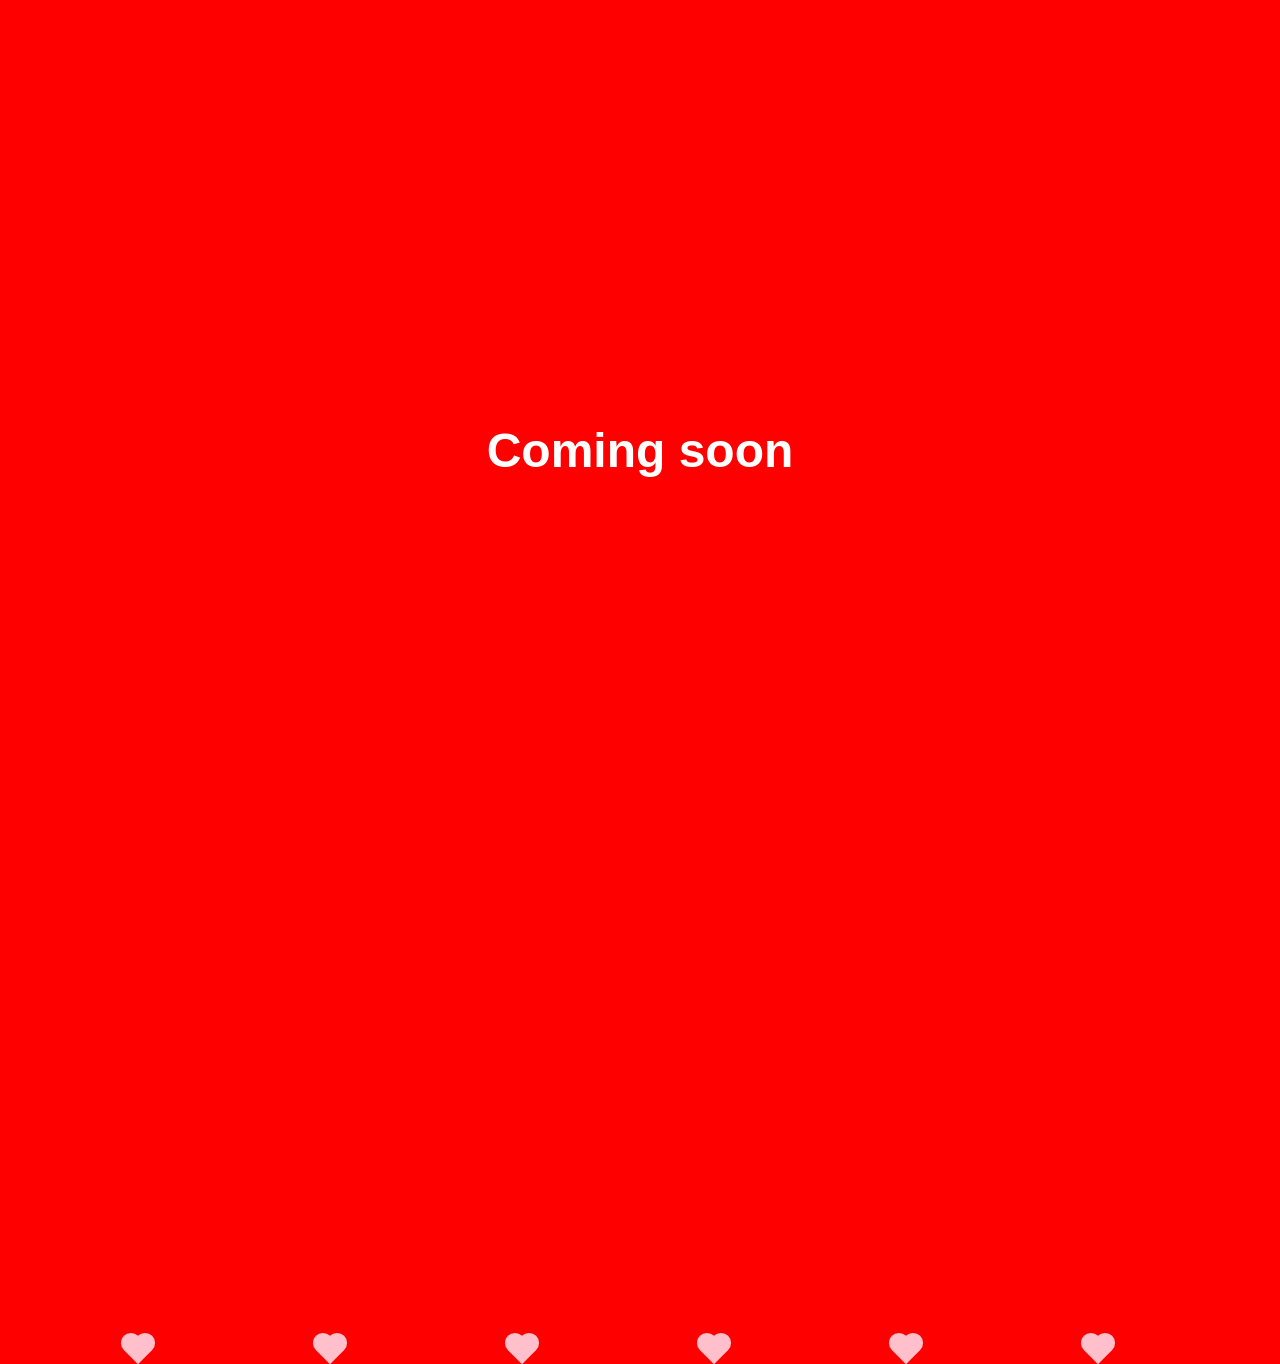
==== index.html @ 97c81621 "Rename placeholder" ====
<!DOCTYPE html>
<html lang="en">
<head>
  <meta charset="UTF-8">
  <title>Coming Soon</title>
  <style>
    body {
      margin: 0;
      height: 100vh;
      display: flex;
      justify-content: center;
      align-items: center;
      background-color: red;
      overflow: hidden;
      font-family: Arial, sans-serif;
    }

    h1 {
      color: white;
      font-size: 3rem;
      z-index: 1;
      position: relative;
    }

    .heart {
      position: absolute;
      width: 20px;
      height: 20px;
      background-color: pink;
      transform: translateY(100vh) rotate(45deg);
      animation: float 10s infinite linear;
    }

    .heart::before,
    .heart::after {
      content: "";
      position: absolute;
      width: 20px;
      height: 20px;
      background-color: pink;
      border-radius: 50%;
    }

    .heart::before {
      top: -10px;
      left: 0;
    }

    .heart::after {
      left: -10px;
      top: 0;
    }

    @keyframes float {
      0% {
        transform: translateY(100vh) rotate(45deg);
        opacity: 1;
      }
      100% {
        transform: translateY(-10vh) rotate(45deg);
        opacity: 0;
      }
    }
  </style>
</head>
<body>

  <h1>Coming soon</h1>

  <!-- Negative delays = already in motion on load -->
  <div class="heart" style="left:10%; animation-delay:-2s;"></div>
  <div class="heart" style="left:25%; animation-delay:-5s;"></div>
  <div class="heart" style="left:40%; animation-delay:-8s;"></div>
  <div class="heart" style="left:55%; animation-delay:-1s;"></div>
  <div class="heart" style="left:70%; animation-delay:-6s;"></div>
  <div class="heart" style="left:85%; animation-delay:-3s;"></div>

</body>
</html>
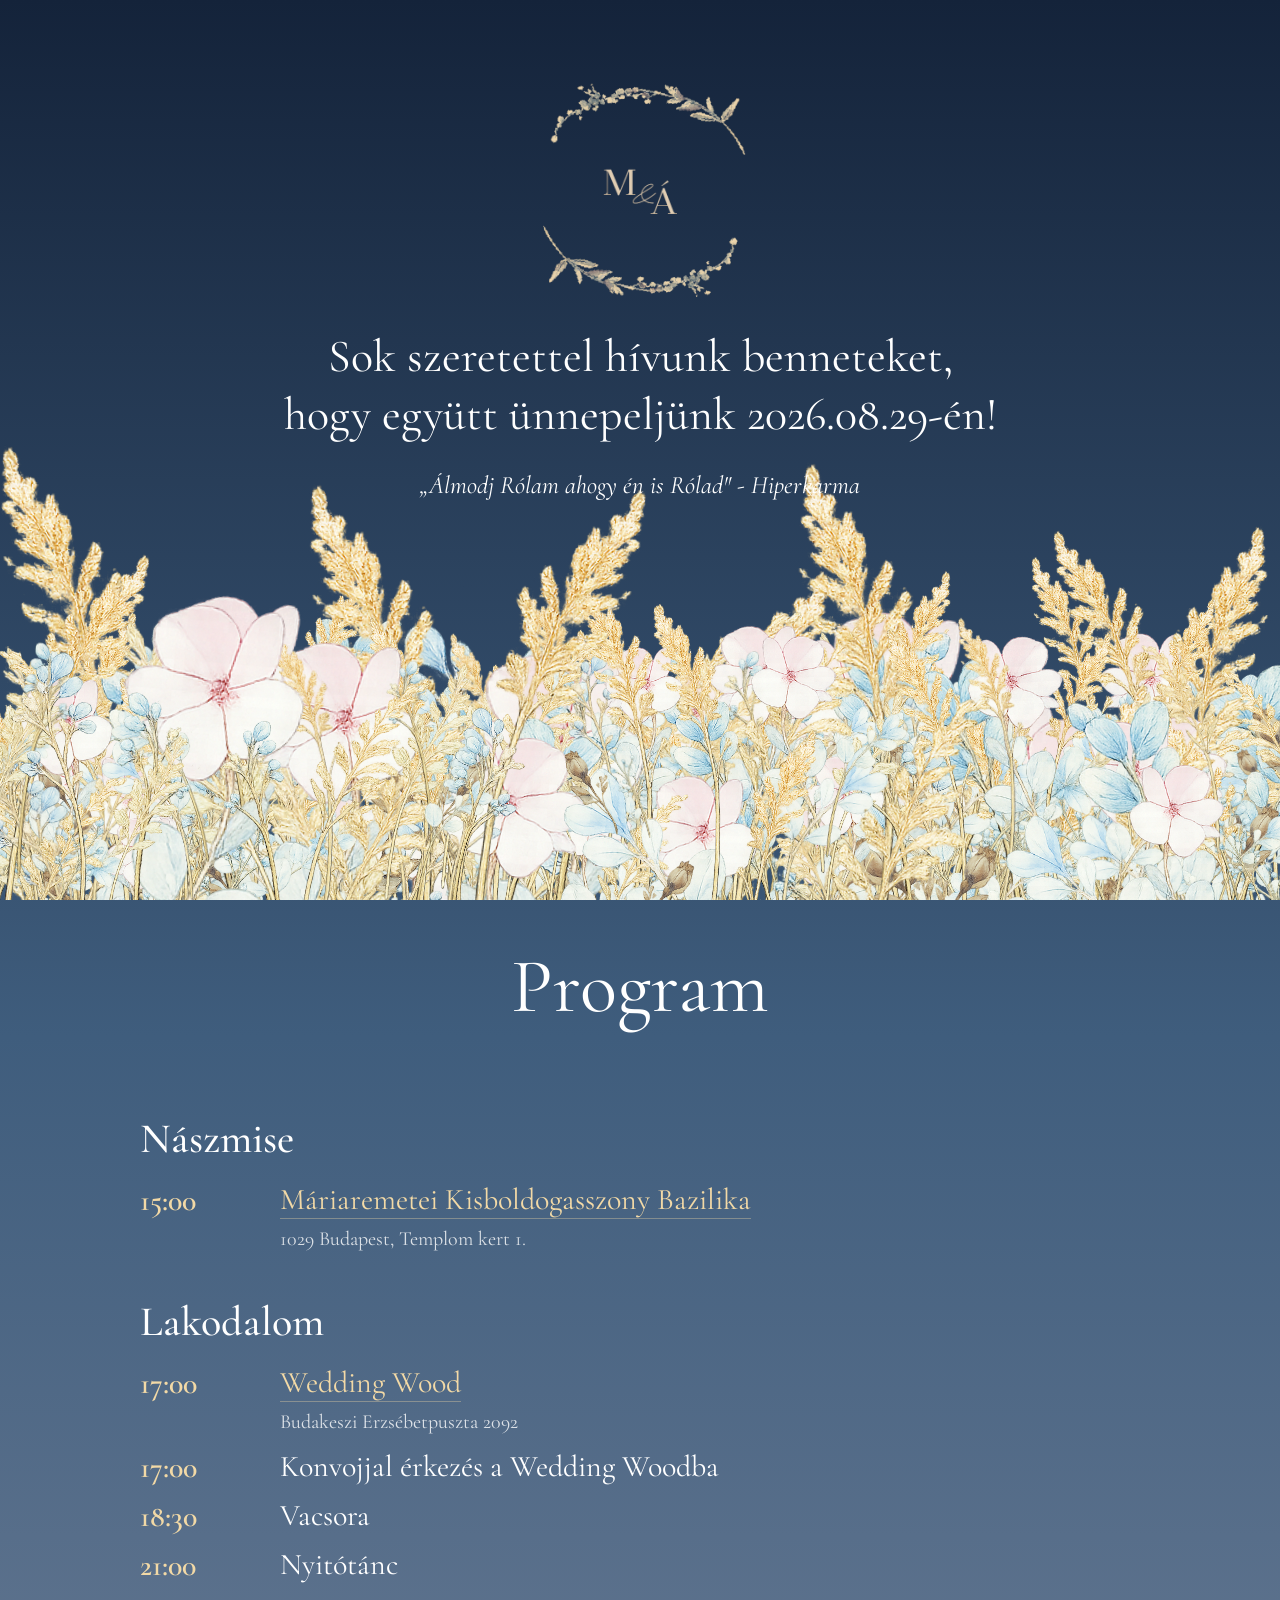
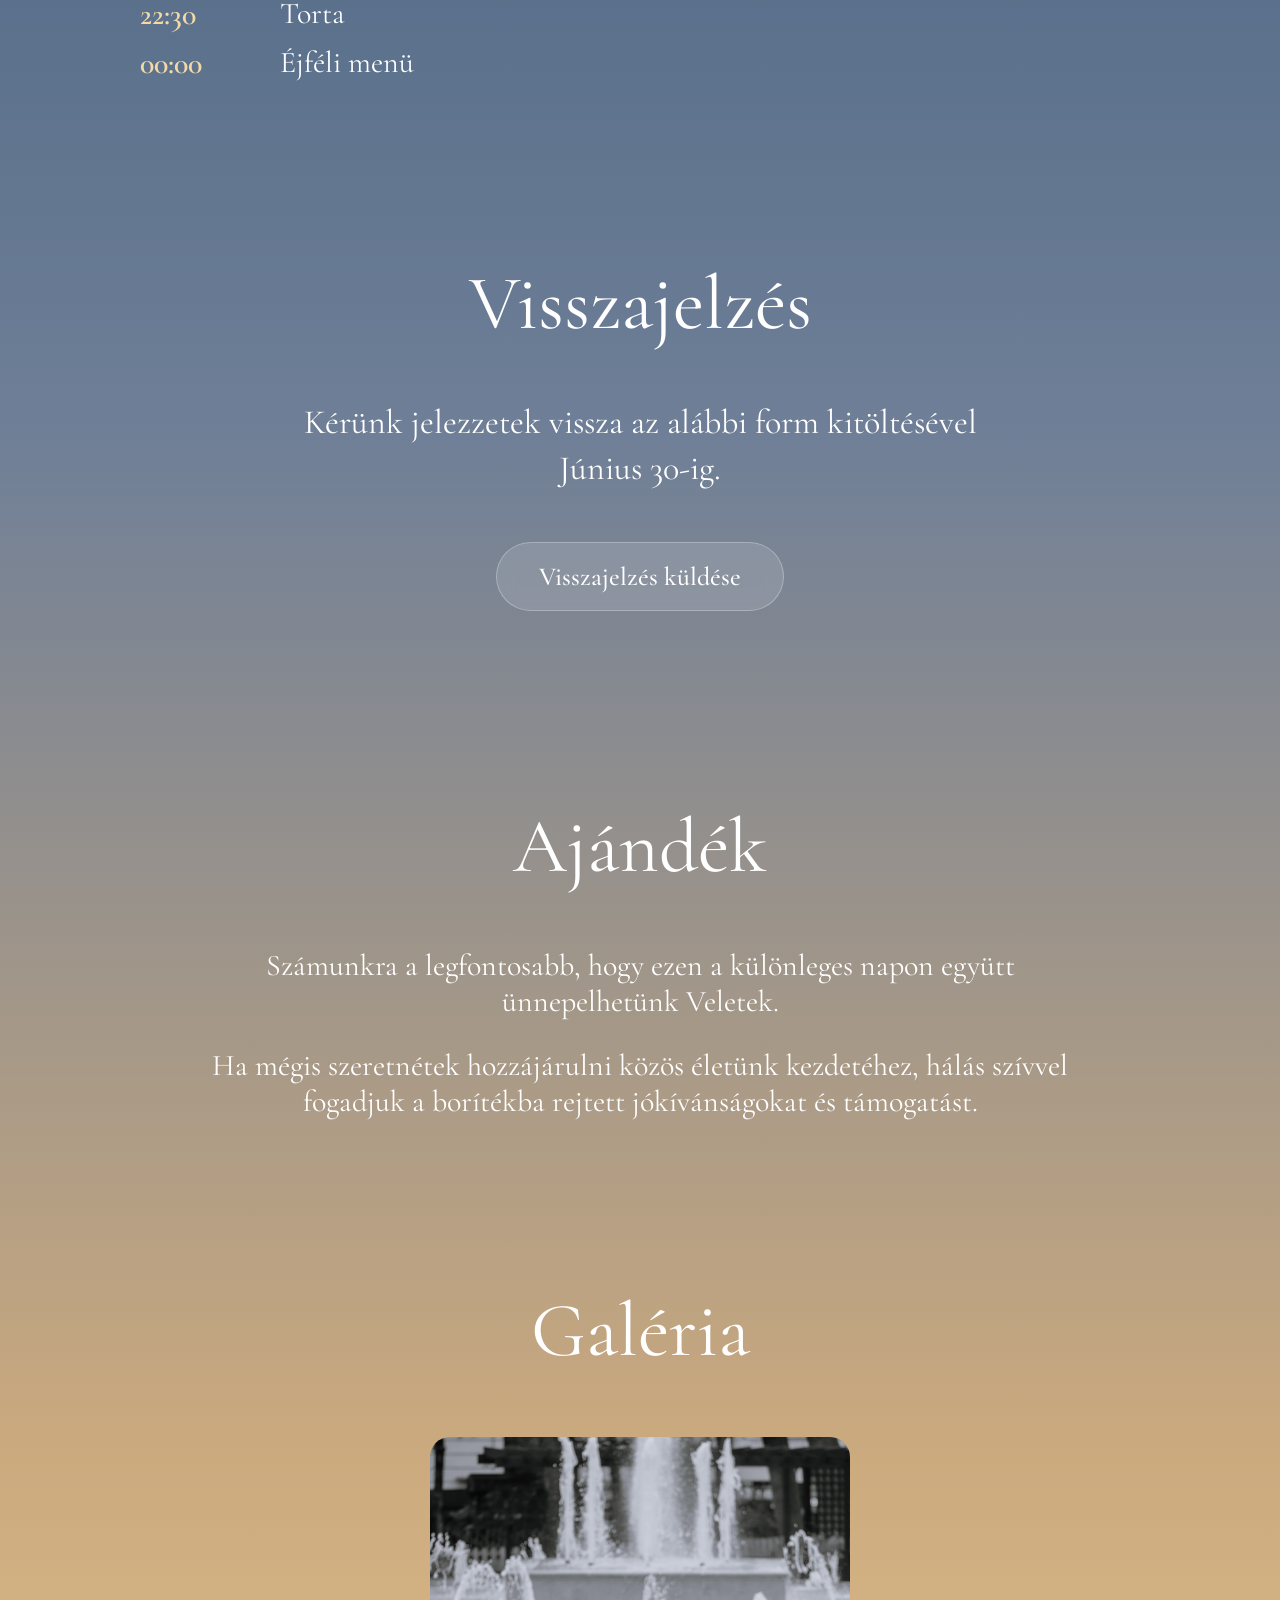
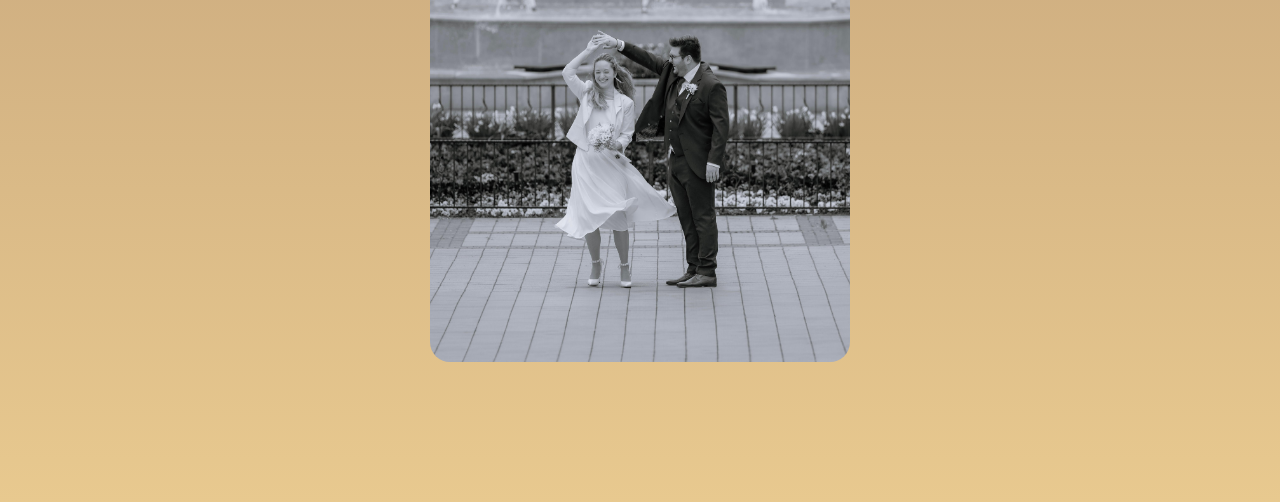
==== commit 90f5df20: "Mari&Armin wedding webpage v1.0" ====
--- a/index.html
+++ b/index.html
@@ -1,79 +1,221 @@
 <!DOCTYPE html>
-<html lang="en">
+<html lang="hu">
 <head>
-  <meta charset="UTF-8">
-  <title>Coming Soon</title>
-  <style>
-    body {
-      margin: 0;
-      height: 100vh;
-      display: flex;
-      justify-content: center;
-      align-items: center;
-      background-color: red;
-      overflow: hidden;
-      font-family: Arial, sans-serif;
-    }
-
-    h1 {
-      color: white;
-      font-size: 3rem;
-      z-index: 1;
-      position: relative;
-    }
-
-    .heart {
-      position: absolute;
-      width: 20px;
-      height: 20px;
-      background-color: pink;
-      transform: translateY(100vh) rotate(45deg);
-      animation: float 10s infinite linear;
-    }
-
-    .heart::before,
-    .heart::after {
-      content: "";
-      position: absolute;
-      width: 20px;
-      height: 20px;
-      background-color: pink;
-      border-radius: 50%;
-    }
-
-    .heart::before {
-      top: -10px;
-      left: 0;
-    }
-
-    .heart::after {
-      left: -10px;
-      top: 0;
-    }
-
-    @keyframes float {
-      0% {
-        transform: translateY(100vh) rotate(45deg);
-        opacity: 1;
-      }
-      100% {
-        transform: translateY(-10vh) rotate(45deg);
-        opacity: 0;
-      }
-    }
-  </style>
+  <meta charset="UTF-8" />
+  <meta name="viewport" content="width=device-width, initial-scale=1.0" />
+  <title>Mári és Ármin</title>
+
+  <link rel="preconnect" href="https://fonts.googleapis.com">
+  <link rel="preconnect" href="https://fonts.gstatic.com" crossorigin>
+  <link href="https://fonts.googleapis.com/css2?family=Cormorant+Garamond:wght@300;400;500;600&display=swap" rel="stylesheet">
+
+  <link rel="stylesheet" href="assets/styles/styles.css" />
+  <link rel="stylesheet" href="assets/styles/program.css" />
+  <link rel="stylesheet" href="assets/styles/rsvp.css" />
+  <link rel="stylesheet" href="assets/styles/gift.css" />
+  <link rel="stylesheet" href="assets/styles/gallery.css" />
 </head>
 <body>
 
-  <h1>Coming soon</h1>
-
-  <!-- Negative delays = already in motion on load -->
-  <div class="heart" style="left:10%; animation-delay:-2s;"></div>
-  <div class="heart" style="left:25%; animation-delay:-5s;"></div>
-  <div class="heart" style="left:40%; animation-delay:-8s;"></div>
-  <div class="heart" style="left:55%; animation-delay:-1s;"></div>
-  <div class="heart" style="left:70%; animation-delay:-6s;"></div>
-  <div class="heart" style="left:85%; animation-delay:-3s;"></div>
-
+<!-- LOADING -->
+<div id="loading-screen">
+  <div id="loading-logo-wrap">
+    <img class="logo-ring ring-1" src="assets/logo/logo_outside.png" alt="">
+    <img class="logo-ring ring-2" src="assets/logo/logo_outside.png" alt="">
+    <img class="logo-ring ring-3" src="assets/logo/logo_outside.png" alt="">
+    <img id="loading-logo-inside" src="assets/logo/logo_inside.png" alt="Mári és Ármin">
+  </div>
+</div>
+
+<!-- FLOWER CANVAS -->
+<canvas id="c"></canvas>
+
+<!-- DESKTOP HEADER --><header id="sticky-header">
+  <nav class="desktop-nav">
+    <div class="nav-group left">
+      <a href="#program">Program</a>
+      <a href="#rsvp">Visszajelzés</a>
+    </div>
+
+    <div id="header-center-logo" aria-label="Mári és Ármin"></div>
+
+    <div class="nav-group right">
+      <a href="#gift">Ajándék</a>
+      <a href="#gallery">Galéria</a>
+    </div>
+  </nav>
+</header>
+
+<!-- MOBILE HEADER -->
+<header id="mobile-header">
+  <button id="menu-toggle" aria-label="Menü megnyitása">☰</button>
+  <div class="sticky-logo-wrap" aria-label="Mári és Ármin"></div>
+</header>
+
+<!-- MOBILE MENU -->
+<div id="mobile-menu">
+  <button id="menu-close" aria-label="Menü bezárása">×</button>
+  <nav class="mobile-nav">
+    <a href="#program">Program</a>
+    <a href="#rsvp">Visszajelzés</a>
+
+    <div class="mobile-menu-logo">
+      <img src="assets/logo/logo_whole.png" alt="Mári és Ármin">
+    </div>
+
+    <a href="#gift">Ajándék</a>
+    <a href="#gallery">Galéria</a>
+  </nav>
+</div>
+
+<!-- HERO -->
+<section id="hero">
+  <div id="hero-logo">
+    <img class="hero-ring" src="assets/logo/logo_outside.png" alt="">
+    <img class="hero-center" src="assets/logo/logo_inside.png" alt="Mári és Ármin">
+  </div>
+
+  <div id="invitation-text">
+    <p>Sok szeretettel hívunk benneteket,</p>
+    <p>hogy együtt ünnepeljünk 2026.08.29-én!</p>
+  </div>
+  <div id="hiperkarma">
+    <p>„Álmodj Rólam ahogy én is Rólad" - Hiperkarma</p>
+  </div>
+</section>
+
+<!-- CONTENT -->
+<section id="program" class="snap-section">
+  <div class="section-content program-content">
+    <h2>Program</h2>
+
+    <div class="program-block">
+      <h3>Nászmise</h3>
+
+      <div class="program-item">
+        <span class="time">15:00</span>
+        <span class="details">
+                    <a
+                            href="https://maps.app.goo.gl/BawpEkfXQTb7Ack7A"
+                            target="_blank"
+                            rel="noopener noreferrer"
+                    >
+                        Máriaremetei Kisboldogasszony Bazilika
+                    </a>
+                    <br>
+                    <span class="address">
+                        1029 Budapest, Templom kert 1.
+                    </span>
+                </span>
+      </div>
+    </div>
+
+    <div class="program-block">
+      <h3>Lakodalom</h3>
+
+      <div class="program-item">
+        <span class="time">17:00</span>
+        <span class="details">
+                    <a
+                            href="https://maps.app.goo.gl/thHxpa6ur9FPdzjE6"
+                            target="_blank"
+                            rel="noopener noreferrer"
+                    >
+                        Wedding Wood
+                    </a>
+                    <br>
+                    <span class="address">
+                        Budakeszi Erzsébetpuszta 2092
+                    </span>
+                </span>
+      </div>
+
+      <div class="program-item">
+        <span class="time">17:00</span>
+        <span class="details">Konvojjal érkezés a Wedding Woodba</span>
+      </div>
+
+      <div class="program-item">
+        <span class="time">18:30</span>
+        <span class="details">Vacsora</span>
+      </div>
+
+      <div class="program-item">
+        <span class="time">21:00</span>
+        <span class="details">Nyitótánc</span>
+      </div>
+
+      <div class="program-item">
+        <span class="time">22:30</span>
+        <span class="details">Torta</span>
+      </div>
+
+      <div class="program-item">
+        <span class="time">00:00</span>
+        <span class="details">Éjféli menü</span>
+      </div>
+    </div>
+  </div>
+</section>
+
+<section id="rsvp" class="snap-section">
+  <div class="section-content rsvp-content">
+    <h2>Visszajelzés</h2>
+
+    <p class="rsvp-text">
+      Kérünk jelezzetek vissza az alábbi form kitöltésével Június 30-ig.
+    </p>
+
+    <a
+            class="rsvp-button"
+            href="https://docs.google.com/forms/d/18ij_0XQjWHk23BYt8Vt8FO1MKMObYx8xcJDKDNpFMmg/edit?pli=1"
+            target="_blank"
+            rel="noopener noreferrer"
+    >
+      Visszajelzés küldése
+    </a>
+  </div>
+</section>
+
+<section id="gift" class="snap-section">
+  <div class="section-content gift-content">
+    <h2>Ajándék</h2>
+
+    <p class="gift-text">
+      Számunkra a legfontosabb, hogy ezen a különleges napon együtt ünnepelhetünk Veletek.
+    </p>
+
+    <p class="gift-text">
+      Ha mégis szeretnétek hozzájárulni közös életünk kezdetéhez, hálás szívvel fogadjuk a borítékba rejtett jókívánságokat és támogatást.
+    </p>
+  </div>
+</section>
+
+<section id="gallery" class="snap-section">
+  <div class="section-content gallery-content">
+    <h2>Galéria</h2>
+
+    <img
+            id="gallery-preview"
+            src="assets/gallery/img1.jpg"
+            alt="Galéria előnézet"
+    >
+  </div>
+</section>
+
+<div id="lightbox">
+  <button id="lightbox-close" aria-label="Bezárás">×</button>
+  <button id="lightbox-prev" aria-label="Előző">‹</button>
+
+  <img id="lightbox-image" src="" alt="Galéria kép">
+
+  <button id="lightbox-next" aria-label="Következő">›</button>
+</div>
+</main>
+
+<script src="assets/scripts/flower_system.js"></script>
+<script src="assets/scripts/site_ui.js"></script>
+<script src="assets/scripts/gallery.js"></script>
 </body>
-</html>+</html>
+
--- a/assets/styles/styles.css
+++ b/assets/styles/styles.css
@@ -0,0 +1,570 @@
+/* =========================
+   RESET / BASE
+   ========================= */
+
+*,
+*::before,
+*::after {
+    box-sizing: border-box;
+}
+
+html {
+    scroll-behavior: smooth;
+}
+
+body {
+    min-height: 200vh;
+    margin: 0;
+    background: linear-gradient(
+            to top,
+            #e8c98f 0%,
+            #caa97e 18%,
+            #6f7f97 45%,
+            #3f5d7d 72%,
+            #14233a 100%
+    );
+    color: white;
+    font-family: "Cormorant Garamond", serif;
+    overflow-x: hidden;
+}
+
+body.menu-open {
+    overflow: hidden;
+}
+
+/* =========================
+   CANVAS
+   ========================= */
+
+#c {
+    position: fixed;
+    inset: 0;
+    z-index: 2;
+    pointer-events: none;
+    opacity: 0;
+    transition: opacity 1.2s ease;
+}
+
+#c.visible {
+    opacity: 1;
+}
+
+/* =========================
+   LOADING SCREEN
+   ========================= */
+
+#loading-screen {
+    position: fixed;
+    inset: 0;
+    background: linear-gradient(
+            to top,
+            #e8c98f 0%,
+            #caa97e 18%,
+            #6f7f97 45%,
+            #3f5d7d 72%,
+            #14233a 100%
+    );
+    z-index: 9999;
+
+    display: flex;
+    align-items: center;
+    justify-content: center;
+
+    opacity: 1;
+    transition: opacity 1.4s ease;
+}
+
+#loading-screen.reveal {
+    opacity: 0;
+    pointer-events: none;
+}
+
+#loading-logo-wrap {
+    position: relative;
+    width: min(48vw, 260px);
+    aspect-ratio: 1 / 1;
+    transition: transform 1.4s ease, opacity 1.4s ease;
+}
+
+#loading-screen.reveal #loading-logo-wrap {
+    transform: scale(0.82);
+    opacity: 0;
+}
+
+.logo-ring {
+    position: absolute;
+    top: 50%;
+    left: 50%;
+    object-fit: contain;
+    pointer-events: none;
+    transform-origin: center center;
+}
+
+.ring-1 {
+    width: 60%;
+    height: 60%;
+    opacity: 1;
+    animation: ring1Motion 22s linear infinite;
+}
+
+/* MID */
+.ring-2 {
+    width: 158%;
+    height: 158%;
+    opacity: 0.65;
+    animation: ring2Motion 16s linear infinite;
+}
+
+/* INNER */
+.ring-3 {
+    width: 251%;
+    height: 251%;
+    opacity: 0.45;
+    animation: ring3Motion 28s linear infinite;
+}
+
+#loading-logo-inside {
+    position: absolute;
+    top: 50%;
+    left: 50%;
+    width: 42%;
+    height: auto;
+    z-index: 10;
+    transform: translate(-50%, -50%);
+    animation: centerPulse 6.5s ease-in-out infinite;
+}
+
+@keyframes ring1Motion {
+    0% {
+        transform: translate(-50%, -50%) rotate(0deg) scale(1);
+    }
+    50% {
+        transform: translate(-50%, -50%) rotate(180deg) scale(1.035);
+    }
+    100% {
+        transform: translate(-50%, -50%) rotate(360deg) scale(1);
+    }
+}
+
+@keyframes ring2Motion {
+    0% {
+        transform: translate(-50%, -50%) rotate(0deg) scale(1);
+    }
+    50% {
+        transform: translate(-50%, -50%) rotate(-180deg) scale(1.05);
+    }
+    100% {
+        transform: translate(-50%, -50%) rotate(-360deg) scale(1);
+    }
+}
+
+@keyframes ring3Motion {
+    0% {
+        transform: translate(-50%, -50%) rotate(0deg) scale(1);
+    }
+    50% {
+        transform: translate(-50%, -50%) rotate(180deg) scale(1.028);
+    }
+    100% {
+        transform: translate(-50%, -50%) rotate(360deg) scale(1);
+    }
+}
+
+@keyframes centerPulse {
+    0% {
+        transform: translate(-50%, -50%) scale(1);
+        opacity: 1;
+    }
+    50% {
+        transform: translate(-50%, -50%) scale(1.02);
+        opacity: 0.92;
+    }
+    100% {
+        transform: translate(-50%, -50%) scale(1);
+        opacity: 1;
+    }
+}
+
+/* =========================
+   HERO
+   ========================= */
+
+#hero {
+    position: relative;
+    min-height: 760px;
+    height: 100svh;
+    z-index: 50;
+    pointer-events: none;
+}
+
+#hero-logo {
+    position: absolute;
+    top: -120px;
+    left: 50%;
+
+    width: 560px;
+    aspect-ratio: 1 / 1;
+
+    transform: translateX(-50%);
+    z-index: 60;
+
+    transition:
+            transform 0.5s ease,
+            opacity 0.5s ease;
+}
+
+.hero-ring {
+    position: absolute;
+    inset: 0;
+    width: 100%;
+    height: 100%;
+    object-fit: contain;
+}
+
+.hero-center {
+    position: absolute;
+    top: 50%;
+    left: 50%;
+    width: 42%;
+    transform: translate(-50%, -50%);
+}
+
+#invitation-text {
+    padding-top: 30px;
+    position: absolute;
+    top: 300px;
+    left: 50%;
+
+    transform: translateX(-50%);
+    width: 960px;
+    max-width: 88vw;
+
+    text-align: center;
+    z-index: 1;
+
+    opacity: 0;
+    animation: invitationFadeIn 1.4s ease forwards;
+    animation-delay: 0.5s;
+}
+
+#invitation-text p {
+    margin: 0;
+    font-size: 46px;
+    font-weight: 400;
+    line-height: 1.15;
+}
+
+#invitation-text p + p {
+    margin-top: 0.35rem;
+}
+
+#hiperkarma{
+    top: 451px;
+    padding-top: 20px;
+    position: absolute;
+    left: 50%;
+    transform: translateX(-50%);
+    width: 960px;
+    max-width: 88vw;
+
+    text-align: center;
+    z-index: 1;
+
+    opacity: 0;
+    animation: invitationFadeIn 3s ease forwards;
+    animation-delay: 1s;
+}
+
+#hiperkarma p {
+    font-style: italic;
+    margin: 0;
+    font-size: 25px;
+    font-weight: 400;
+    line-height: 1.15;
+}
+
+@keyframes invitationFadeIn {
+    from {
+        opacity: 0;
+        transform: translateX(-50%) translateY(32px);
+    }
+    to {
+        opacity: 1;
+        transform: translateX(-50%) translateY(0);
+    }
+}
+
+/* =========================
+   DESKTOP HEADER
+   ========================= */
+
+#sticky-header {
+    position: fixed;
+    top: 0;
+    left: 0;
+    width: 100%;
+    height: 74px;
+
+    z-index: 1200;
+    background: white;
+    box-shadow: 0 6px 24px rgba(0,0,0,0.12);
+
+    opacity: 0;
+    transform: translateY(-12px);
+
+    transition:
+            opacity 0.2s ease,
+            transform 0.2s ease;
+}
+
+.desktop-nav {
+    max-width: 1400px;
+    height: 100%;
+    margin: 0 auto;
+    padding: 0 2rem;
+
+    display: grid;
+    grid-template-columns: 1fr auto 1fr;
+    align-items: center;
+}
+
+.nav-group {
+    display: flex;
+    align-items: center;
+    gap: 2rem;
+}
+
+.nav-group.left {
+    justify-content: flex-end;
+    padding-right: 2rem;
+}
+
+.nav-group.right {
+    justify-content: flex-start;
+    padding-left: 2rem;
+}
+
+.desktop-nav a {
+    color: #14233a;
+    text-decoration: none;
+    font-size: 1.45rem;
+    font-weight: 500;
+    white-space: nowrap;
+    line-height: 1;
+}
+#header-center-logo {
+    width: 320px;
+    height: 77px;
+
+    background-image: url("../logo/logo_whole.png");
+    background-repeat: no-repeat;
+    background-position: center;
+    background-size: contain;
+
+    justify-self: center;
+    align-self: center;
+}
+#header-center-logo img {
+    display: block;
+    height: 44px;
+    width: auto;
+    max-width: 100%;
+}
+
+body.header-active #sticky-header {
+    opacity: 1;
+    transform: translateY(0);
+}
+
+/* =========================
+   MOBILE HEADER
+   ========================= */
+
+#mobile-header {
+    position: fixed;
+    top: 0;
+    left: 0;
+    width: 100%;
+    height: 64px;
+
+    z-index: 1200;
+    background: white;
+
+    display: none;
+    align-items: center;
+    justify-content: space-between;
+
+    padding: 0 18px;
+
+    opacity: 0;
+    transform: translateY(-100%);
+    transition:
+            opacity 0.25s ease,
+            transform 0.25s ease;
+}
+
+.mobile-logo-wrap {
+    display: flex;
+    align-items: center;
+    justify-content: center;
+    flex: 1;
+}
+
+.mobile-logo-wrap img {
+    display: block;
+    height: 40px;
+    width: auto;
+}
+
+#menu-toggle,
+#menu-close {
+    background: none;
+    border: none;
+    color: #14233a;
+    font-size: 1.45rem;
+    cursor: pointer;
+    font-family: inherit;
+    padding: 0;
+}
+
+body.header-active #mobile-header {
+    opacity: 1;
+    transform: translateY(0);
+}
+
+/* =========================
+   MOBILE MENU
+   ========================= */
+
+#mobile-menu {
+    position: fixed;
+    inset: 0;
+    z-index: 2000;
+
+    background: #14233a;
+
+    display: flex;
+    flex-direction: column;
+    justify-content: center;
+    align-items: center;
+
+    opacity: 0;
+    pointer-events: none;
+    transition: opacity 0.3s ease;
+}
+
+#mobile-menu.open {
+    opacity: 1;
+    pointer-events: auto;
+}
+
+#menu-close {
+    position: absolute;
+    top: 20px;
+    right: 20px;
+    color: white;
+    font-size: 1.8rem;
+}
+
+/* centered mobile menu layout */
+.mobile-nav {
+    display: flex;
+    flex-direction: column;
+    align-items: center;
+    gap: 26px;
+    text-align: center;
+}
+
+.mobile-nav a {
+    color: white;
+    text-decoration: none;
+    font-size: 1.7rem;
+    line-height: 1.2;
+    font-weight: 400;
+}
+
+/* logo between items */
+.mobile-menu-logo {
+    margin: 10px 0;
+}
+
+.mobile-menu-logo img {
+    height: 90px;
+    width: auto;
+}
+
+/* =========================
+   CONTENT
+   ========================= */
+
+#snap-container {
+    position: relative;
+    z-index: 10;
+}
+
+.snap-section {
+    min-height: 60vh;
+    padding: 40px 40px;
+    display: flex;
+    align-items: center;
+    justify-content: center;
+}
+
+.section-content {
+    max-width: 1200px;
+    width: 100%;
+    text-align: center;
+}
+
+.section-content h2 {
+    font-size: clamp(3rem, 6vw, 6rem);
+    font-weight: 400;
+    margin: 0;
+}
+
+/* =========================
+   ACTIVE STATES
+   ========================= */
+
+body.header-active #sticky-header {
+    opacity: 1;
+    transform: translateY(0);
+}
+
+body.header-active #mobile-header {
+    opacity: 1;
+    transform: translateY(0);
+}
+
+/* =========================
+   RESPONSIVE
+   ========================= */
+
+@media (max-width: 767px) {
+    #hero {
+        min-height: 620px;
+        height: 100svh;
+    }
+
+    #hero-logo {
+        width: min(460px, 92vw);
+        top: 0;
+    }
+
+    #invitation-text {
+        top: 290px;
+        width: 92vw;
+    }
+
+    #invitation-text p {
+        font-size: clamp(1.6rem, 6vw, 2.4rem);
+    }
+
+    #sticky-header {
+        display: none;
+    }
+
+    #mobile-header {
+        display: flex;
+    }
+}
--- a/assets/styles/program.css
+++ b/assets/styles/program.css
@@ -0,0 +1,79 @@
+.program-content {
+    max-width: 1000px;
+    text-align: left;
+    color: white;
+}
+
+.program-content h2 {
+    text-align: center;
+    margin-bottom: 80px;
+}
+
+.program-block {
+    margin-bottom: 42px;
+}
+
+.program-block h3 {
+    font-size: 42px;
+    font-weight: 500;
+    margin-bottom: 18px;
+}
+
+.program-item {
+    display: grid;
+    grid-template-columns: 120px 1fr;
+    gap: 20px;
+    align-items: start;
+    margin-bottom: 12px;
+}
+
+.time {
+    font-size: 30px;
+    font-weight: 600;
+    color: #f2d9a6;
+}
+
+.details {
+    font-size: 30px;
+    line-height: 1.2;
+}
+
+.details a {
+    color: #f2d9a6;
+    text-decoration: none;
+    border-bottom: 1px solid rgba(242, 217, 166, 0.35);
+    transition: opacity 0.2s ease;
+}
+
+.details a:hover {
+    opacity: 0.75;
+}
+
+.address {
+    font-size: 20px;
+    opacity: 0.8;
+}
+
+/* mobile */
+@media (max-width: 767px) {
+    .program-item {
+        grid-template-columns: 1fr;
+        gap: 8px;
+    }
+
+    .time {
+        font-size: 24px;
+    }
+
+    .details {
+        font-size: 24px;
+    }
+
+    .address {
+        font-size: 18px;
+    }
+
+    .program-block h3 {
+        font-size: 32px;
+    }
+}
--- a/assets/styles/rsvp.css
+++ b/assets/styles/rsvp.css
@@ -0,0 +1,47 @@
+.rsvp-content {
+    max-width: 900px;
+    text-align: center;
+    color: white;
+}
+
+.rsvp-content h2 {
+    margin-bottom: 50px;
+}
+
+.rsvp-text {
+    font-size: 34px;
+    line-height: 1.35;
+    margin: 0 auto 50px;
+    max-width: 760px;
+}
+
+.rsvp-button {
+    display: inline-flex;
+    align-items: center;
+    justify-content: center;
+
+    padding: 18px 42px;
+
+    background: rgba(255, 255, 255, 0.12);
+    border: 1px solid rgba(255, 255, 255, 0.28);
+    border-radius: 999px;
+
+    color: white;
+    text-decoration: none;
+
+    font-size: 26px;
+    font-weight: 500;
+
+    backdrop-filter: blur(8px);
+
+    transition:
+            transform 0.2s ease,
+            background 0.2s ease,
+            border-color 0.2s ease;
+}
+
+.rsvp-button:hover {
+    transform: translateY(-2px);
+    background: rgba(255, 255, 255, 0.18);
+    border-color: rgba(255, 255, 255, 0.45);
+}
--- a/assets/styles/gift.css
+++ b/assets/styles/gift.css
@@ -0,0 +1,16 @@
+.gift-content {
+    max-width: 1000px;
+    text-align: center;
+    color: white;
+}
+
+.gift-content h2 {
+    margin-bottom: 55px;
+}
+
+.gift-text {
+    font-size: 30px;
+    line-height: 1.2;
+    margin: 0 auto 28px;
+    max-width: 860px;
+}
--- a/assets/styles/gallery.css
+++ b/assets/styles/gallery.css
@@ -0,0 +1,139 @@
+.gallery-content {
+    max-width: 1000px;
+    margin: 0 auto;
+    margin-bottom: 100px;
+    text-align: center;
+    color: white;
+
+    display: flex;
+    flex-direction: column;
+    align-items: center;
+}
+
+.gallery-content h2 {
+    margin-bottom: 60px;
+}
+
+#gallery-preview {
+    display: block;
+
+    width: 420px;
+    max-width: 88vw;
+    aspect-ratio: 4 / 5;
+
+    object-fit: cover;
+    border-radius: 20px;
+
+    cursor: pointer;
+
+    transition:
+            transform 0.25s ease,
+            opacity 0.25s ease;
+}
+
+#gallery-preview:hover {
+    transform: scale(1.02);
+    opacity: 0.92;
+}
+#lightbox {
+    position: fixed;
+    inset: 0;
+    z-index: 5000;
+
+    background: rgba(10, 16, 28, 0.94);
+
+    display: flex;
+    align-items: center;
+    justify-content: center;
+
+    opacity: 0;
+    pointer-events: none;
+
+    transition: opacity 0.25s ease;
+}
+
+#lightbox.open {
+    opacity: 1;
+    pointer-events: auto;
+}
+
+#lightbox-image {
+    display: block;
+    max-width: 86vw;
+    max-height: 84vh;
+    object-fit: contain;
+    border-radius: 12px;
+}
+
+#lightbox button {
+    position: absolute;
+    background: rgba(255,255,255,0.16);
+    border: none;
+    color: white;
+    cursor: pointer;
+    backdrop-filter: blur(8px);
+    z-index: 6000;
+    pointer-events: auto;
+    touch-action: manipulation;
+}
+
+/* close */
+#lightbox-close {
+    top: 20px;
+    right: 20px;
+
+    width: 52px;
+    height: 52px;
+    border-radius: 50%;
+
+    font-size: 32px;
+}
+
+/* prev / next */
+#lightbox-prev,
+#lightbox-next {
+    top: 50%;
+    transform: translateY(-50%);
+
+    width: 56px;
+    height: 56px;
+    border-radius: 50%;
+
+    font-size: 34px;
+}
+
+#lightbox-prev {
+    left: 14px;
+}
+
+#lightbox-next {
+    right: 14px;
+}
+
+@media (max-width: 767px) {
+    #lightbox-image {
+        max-width: 92vw;
+        max-height: 72vh;
+    }
+
+    #lightbox-prev,
+    #lightbox-next {
+        width: 50px;
+        height: 50px;
+        font-size: 28px;
+    }
+
+    #lightbox-prev {
+        left: 8px;
+    }
+
+    #lightbox-next {
+        right: 8px;
+    }
+
+    #lightbox-close {
+        width: 46px;
+        height: 46px;
+        font-size: 28px;
+    }
+}
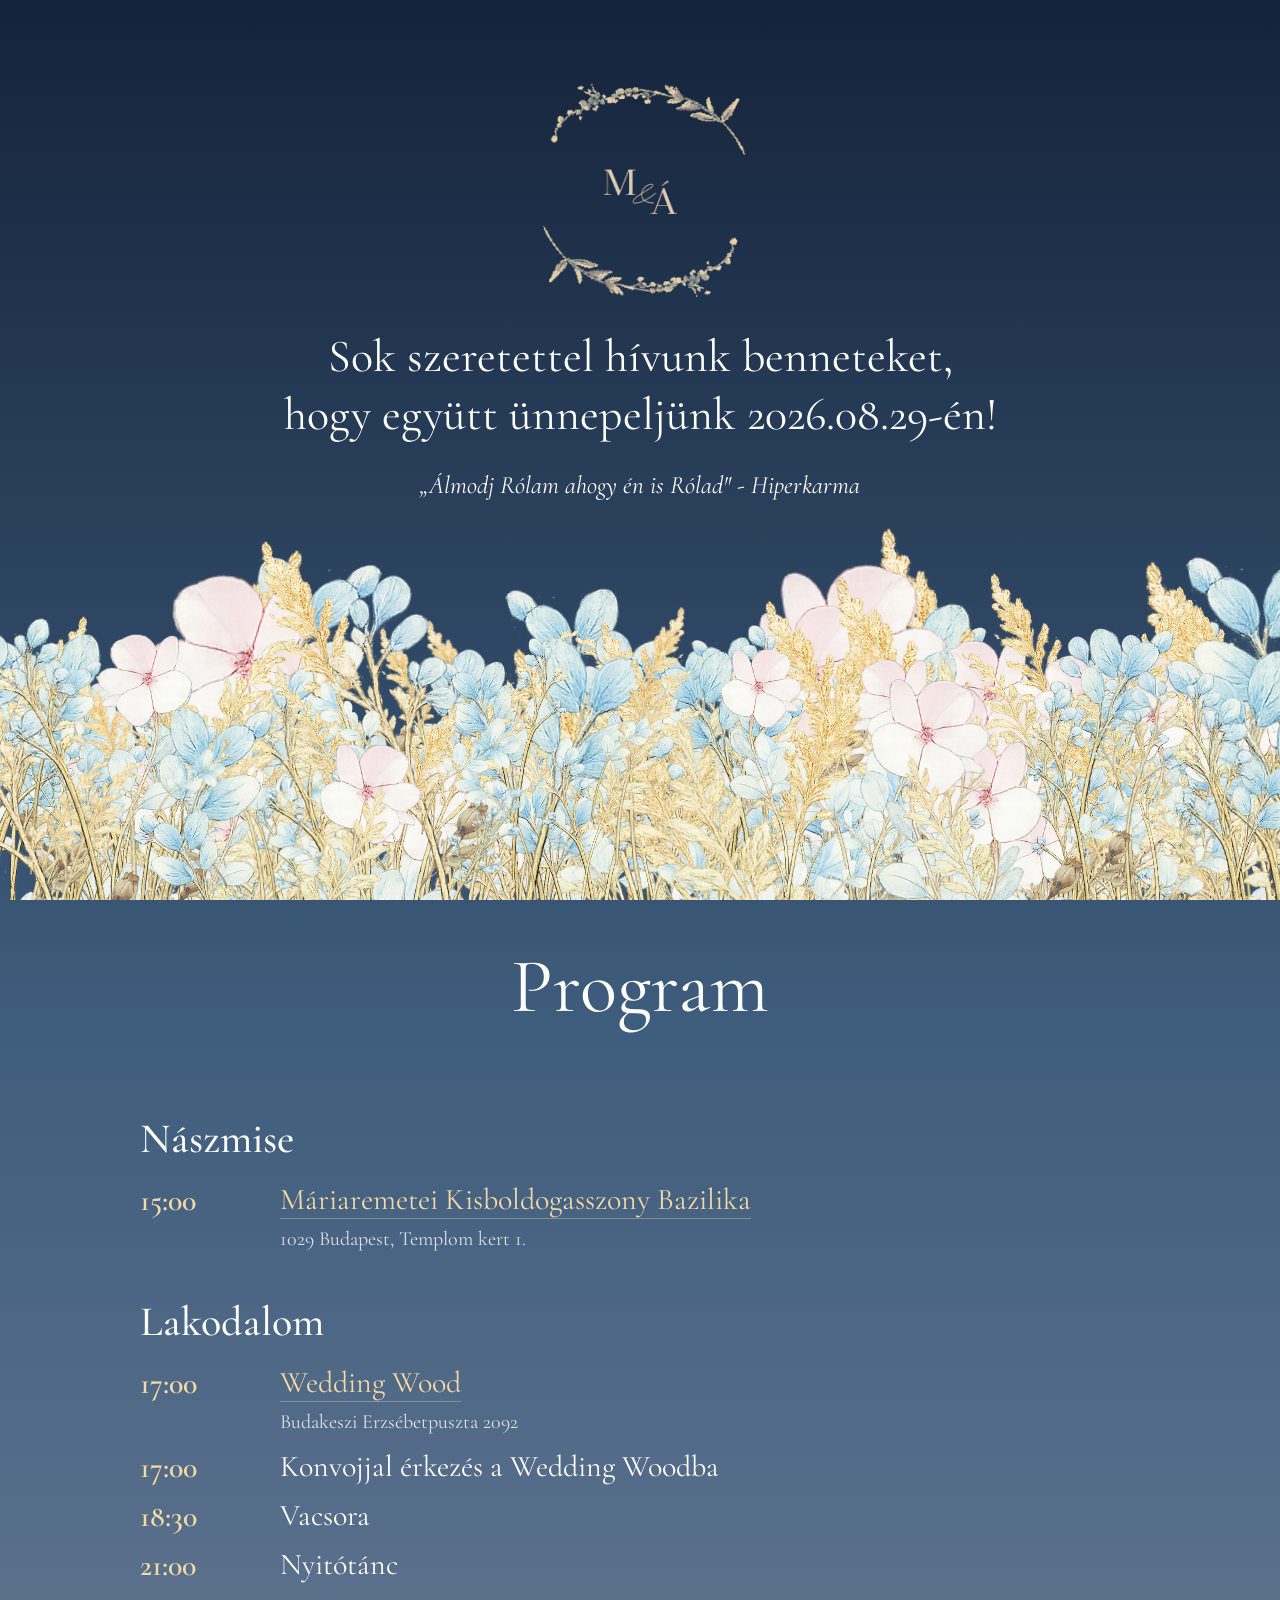
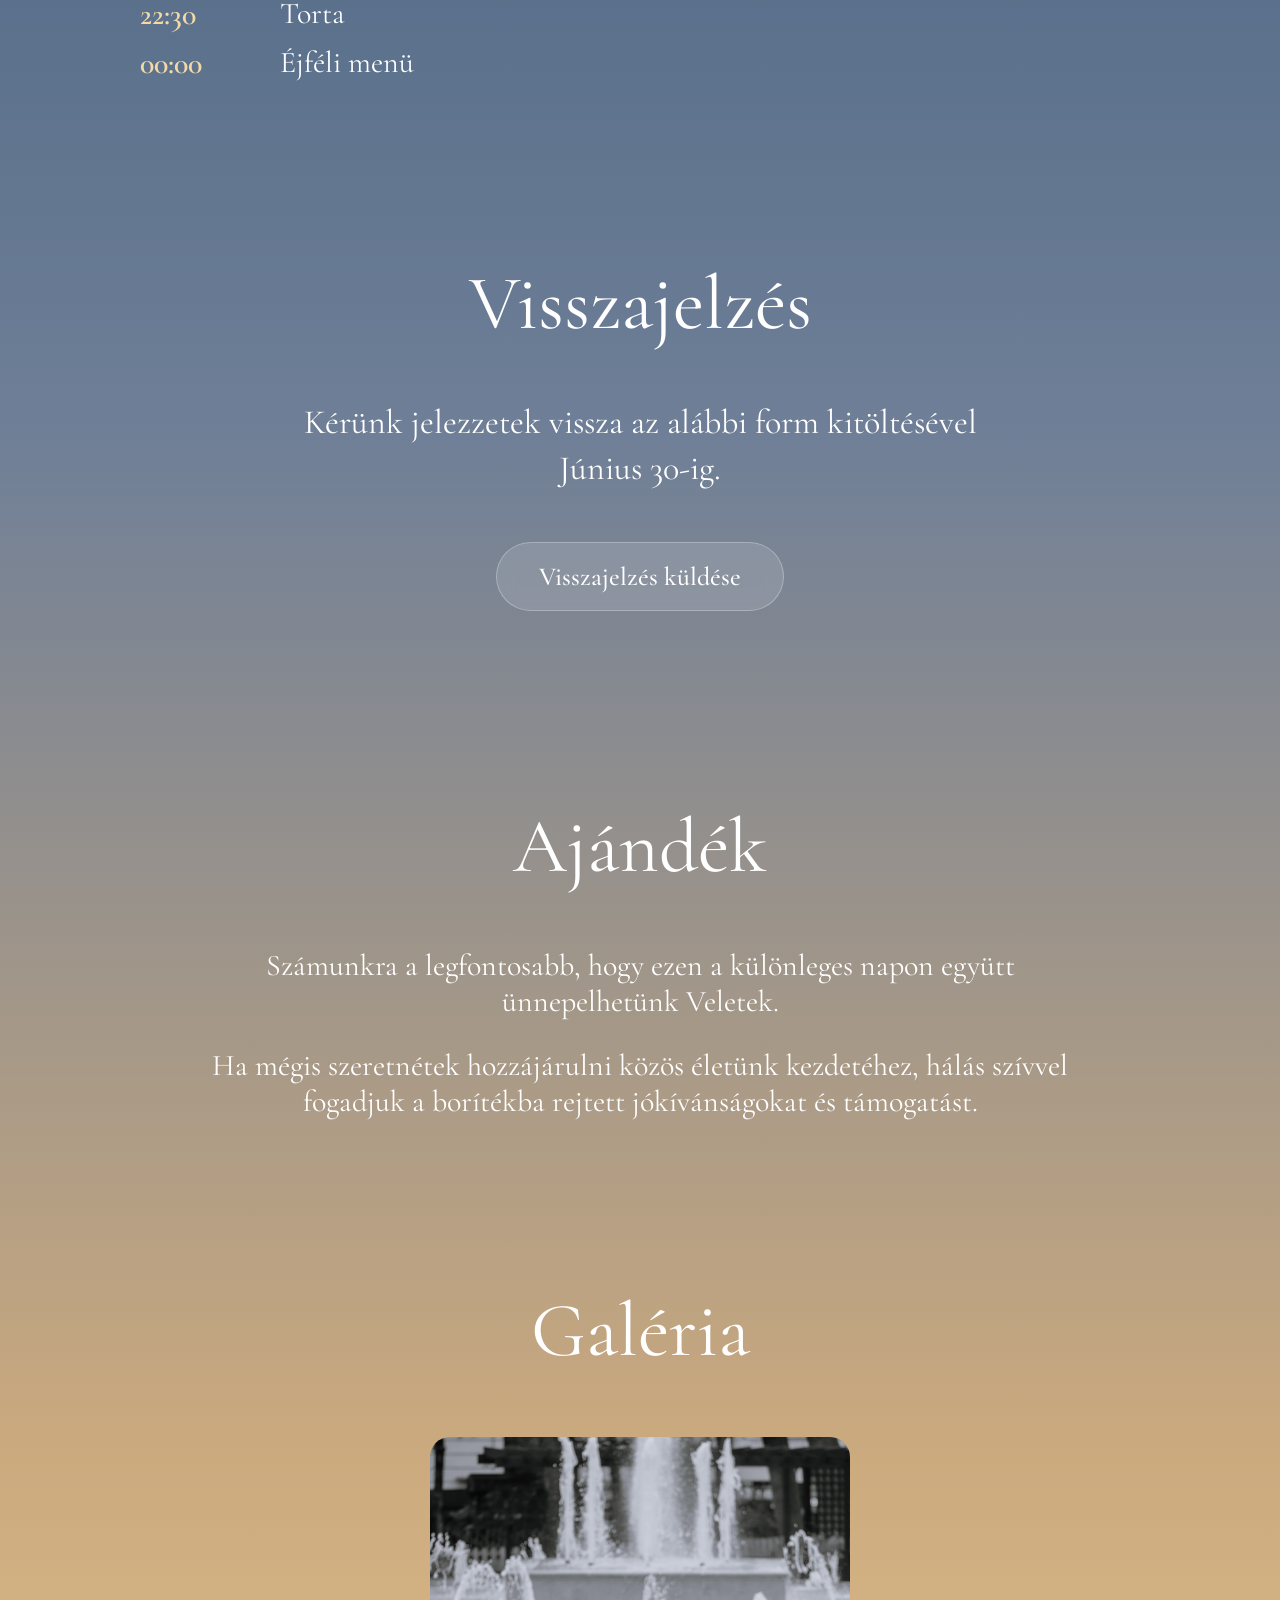
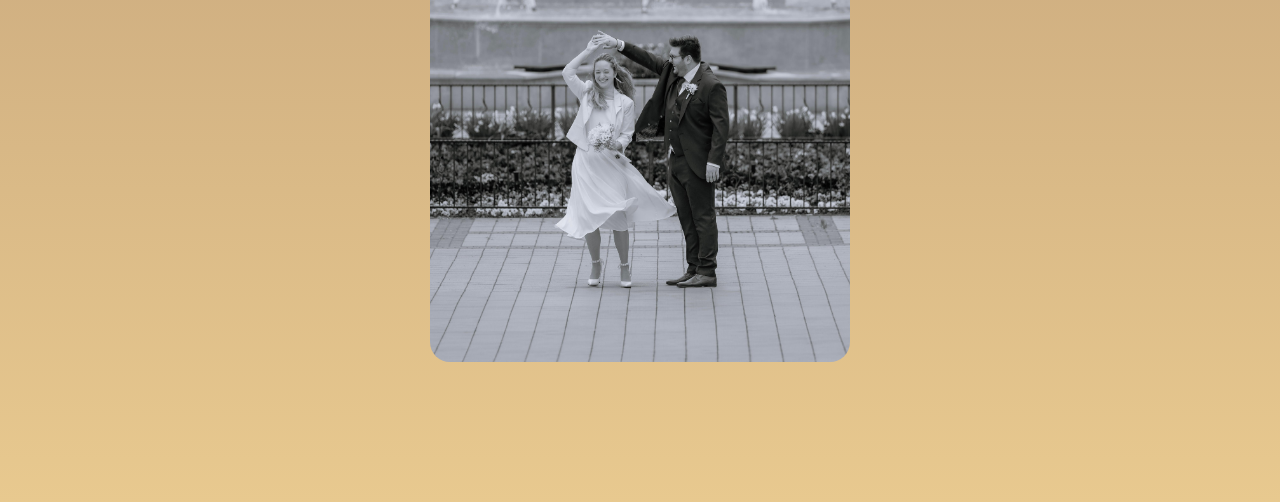
==== commit 7dde9e5f: "hotfixes" ====
--- a/index.html
+++ b/index.html
@@ -49,8 +49,9 @@
 <!-- MOBILE HEADER -->
 <header id="mobile-header">
   <button id="menu-toggle" aria-label="Menü megnyitása">☰</button>
-  <div class="sticky-logo-wrap" aria-label="Mári és Ármin"></div>
-</header>
+  <div class="mobile-logo-wrap" aria-label="Mári és Ármin">
+    <img src="assets/logo/logo_whole.png" alt="Mári és Ármin">
+  </div></header>
 
 <!-- MOBILE MENU -->
 <div id="mobile-menu">
--- a/assets/styles/styles.css
+++ b/assets/styles/styles.css
@@ -39,7 +39,7 @@
 #c {
     position: fixed;
     inset: 0;
-    z-index: 2;
+    z-index: 100;
     pointer-events: none;
     opacity: 0;
     transition: opacity 1.2s ease;
@@ -193,7 +193,7 @@
     position: relative;
     min-height: 760px;
     height: 100svh;
-    z-index: 50;
+    z-index: 1;
     pointer-events: none;
 }
 
@@ -206,7 +206,7 @@
     aspect-ratio: 1 / 1;
 
     transform: translateX(-50%);
-    z-index: 60;
+    z-index: 200;
 
     transition:
             transform 0.5s ease,
@@ -240,7 +240,7 @@
     max-width: 88vw;
 
     text-align: center;
-    z-index: 1;
+    z-index: 5;
 
     opacity: 0;
     animation: invitationFadeIn 1.4s ease forwards;
@@ -268,7 +268,7 @@
     max-width: 88vw;
 
     text-align: center;
-    z-index: 1;
+    z-index: 5;
 
     opacity: 0;
     animation: invitationFadeIn 3s ease forwards;
@@ -462,8 +462,13 @@
     position: absolute;
     top: 20px;
     right: 20px;
+
     color: white;
     font-size: 1.8rem;
+
+    z-index: 99999;
+    pointer-events: auto;
+    touch-action: manipulation;
 }
 
 /* centered mobile menu layout */
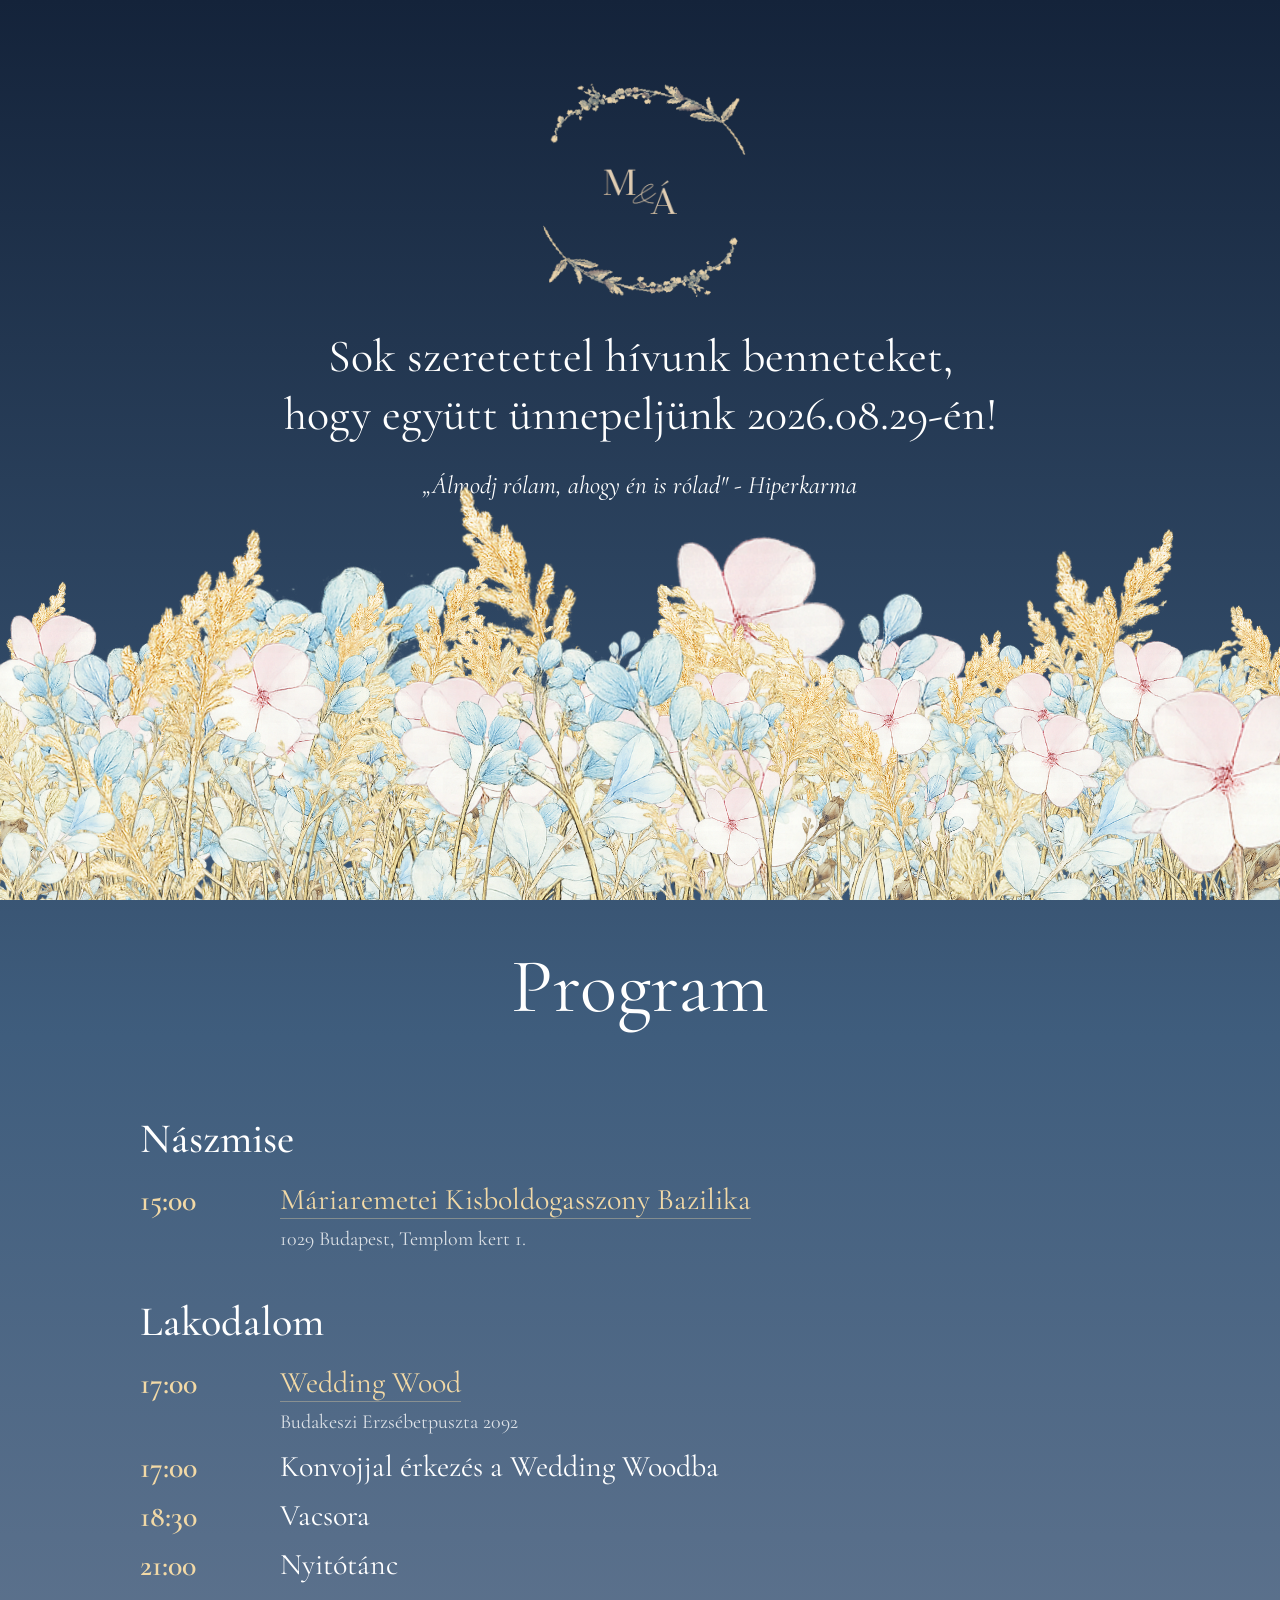
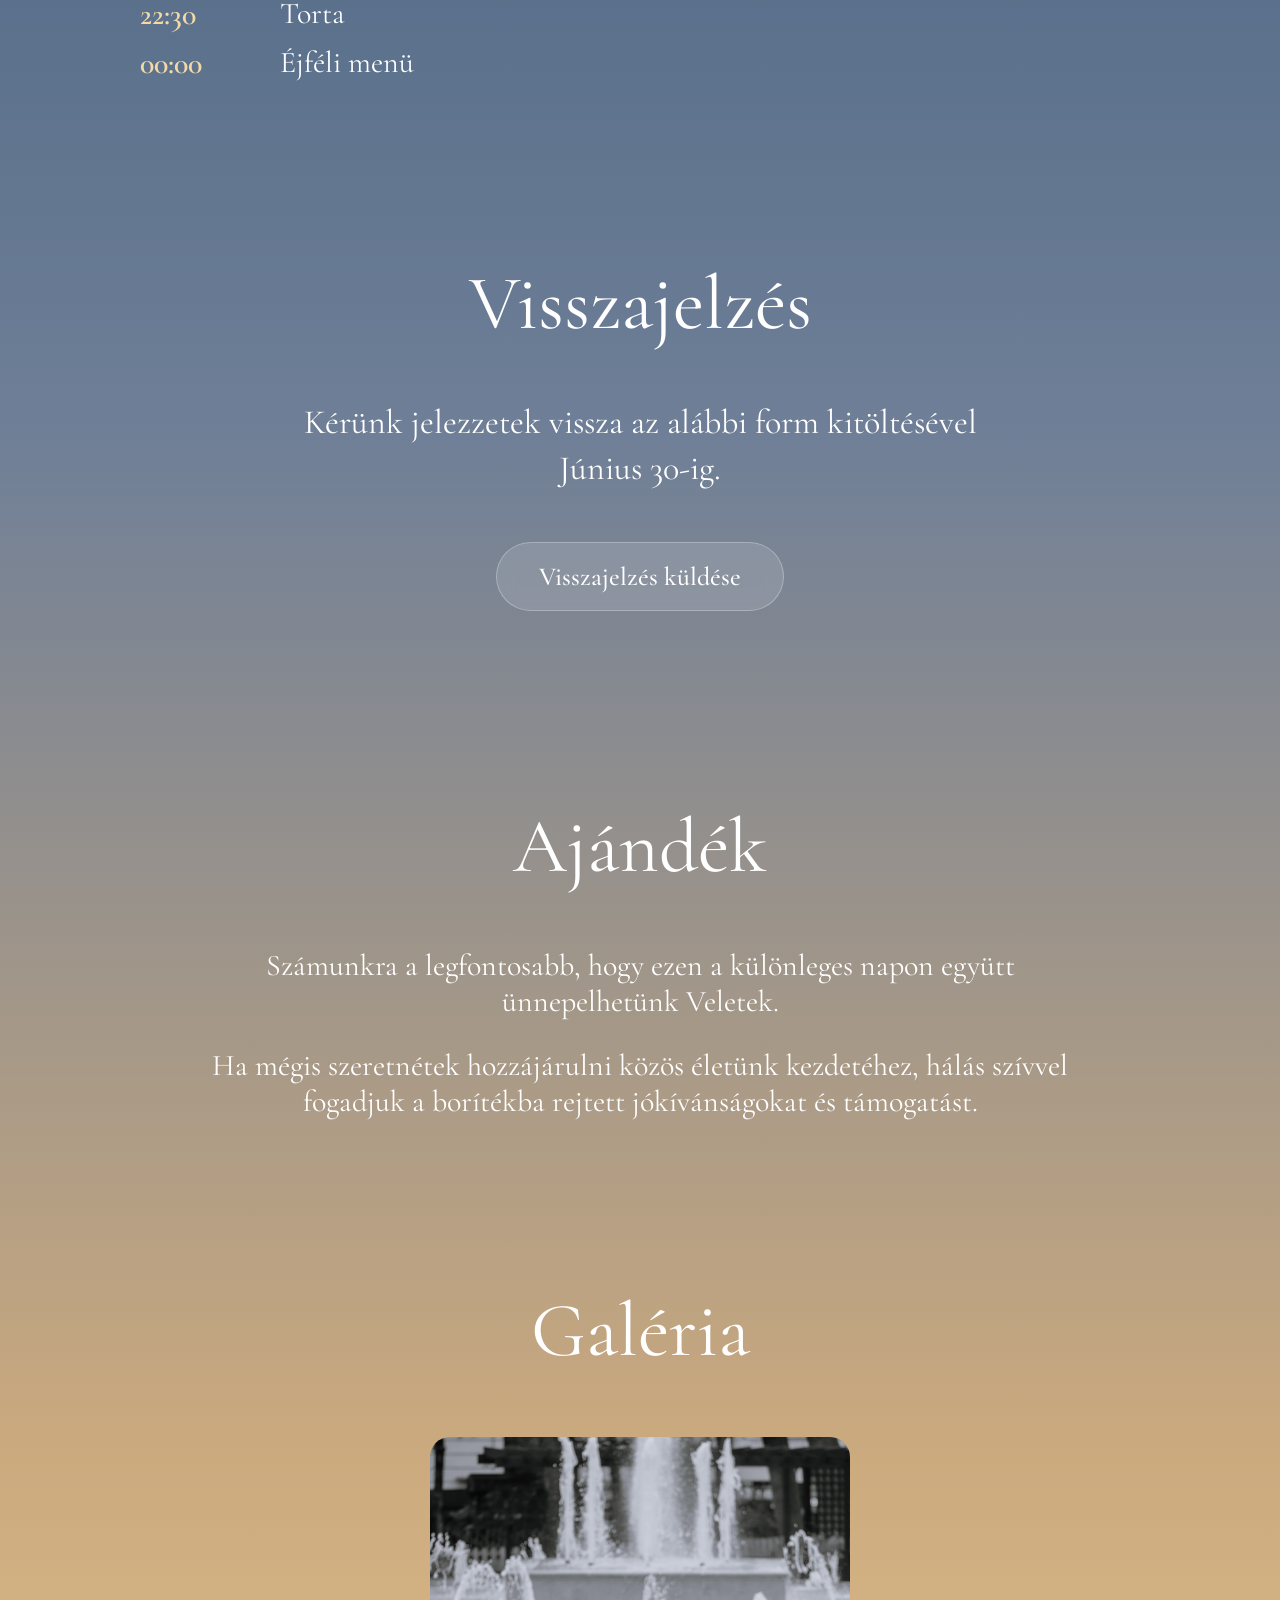
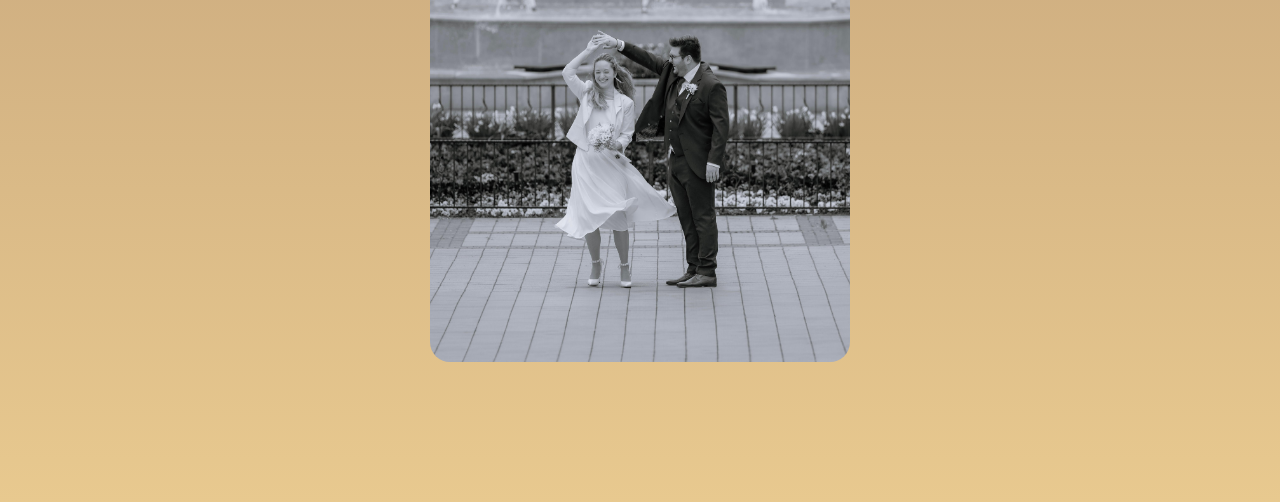
==== commit b82ae2cf: "fixed X button" ====
--- a/index.html
+++ b/index.html
@@ -81,7 +81,7 @@
     <p>hogy együtt ünnepeljünk 2026.08.29-én!</p>
   </div>
   <div id="hiperkarma">
-    <p>„Álmodj Rólam ahogy én is Rólad" - Hiperkarma</p>
+    <p>„Álmodj rólam, ahogy én is rólad" - Hiperkarma</p>
   </div>
 </section>
 
--- a/assets/styles/styles.css
+++ b/assets/styles/styles.css
@@ -192,7 +192,7 @@
 #hero {
     position: relative;
     min-height: 760px;
-    height: 100svh;
+    height: 100dvh;
     z-index: 1;
     pointer-events: none;
 }
@@ -416,12 +416,11 @@
     width: auto;
 }
 
-#menu-toggle,
-#menu-close {
+#menu-toggle {
     background: none;
     border: none;
     color: #14233a;
-    font-size: 1.45rem;
+    font-size: 1.7rem;
     cursor: pointer;
     font-family: inherit;
     padding: 0;
@@ -460,15 +459,24 @@
 
 #menu-close {
     position: absolute;
-    top: 20px;
-    right: 20px;
+    top: 18px;
+    right: 18px;
+
+    width: 56px;
+    height: 56px;
+
+    display: flex;
+    align-items: center;
+    justify-content: center;
+
+    background: none;
+    border: none;
 
     color: white;
-    font-size: 1.8rem;
+    font-size: 2.5rem;
+    line-height: 1;
 
     z-index: 99999;
-    pointer-events: auto;
-    touch-action: manipulation;
 }
 
 /* centered mobile menu layout */
@@ -548,7 +556,7 @@
 @media (max-width: 767px) {
     #hero {
         min-height: 620px;
-        height: 100svh;
+        height: 100dvh;
     }
 
     #hero-logo {
--- a/assets/styles/gallery.css
+++ b/assets/styles/gallery.css
@@ -47,6 +47,7 @@
     justify-content: center;
 
     opacity: 0;
+    visibility: hidden;
     pointer-events: none;
 
     transition: opacity 0.25s ease;
@@ -54,6 +55,7 @@
 
 #lightbox.open {
     opacity: 1;
+    visibility: visible;
     pointer-events: auto;
 }
 
@@ -73,11 +75,9 @@
     cursor: pointer;
     backdrop-filter: blur(8px);
     z-index: 6000;
-    pointer-events: auto;
-    touch-action: manipulation;
 }
 
-/* close */
+/* CLOSE */
 #lightbox-close {
     top: 20px;
     right: 20px;
@@ -87,9 +87,10 @@
     border-radius: 50%;
 
     font-size: 32px;
+    line-height: 1;
 }
 
-/* prev / next */
+/* NAV */
 #lightbox-prev,
 #lightbox-next {
     top: 50%;
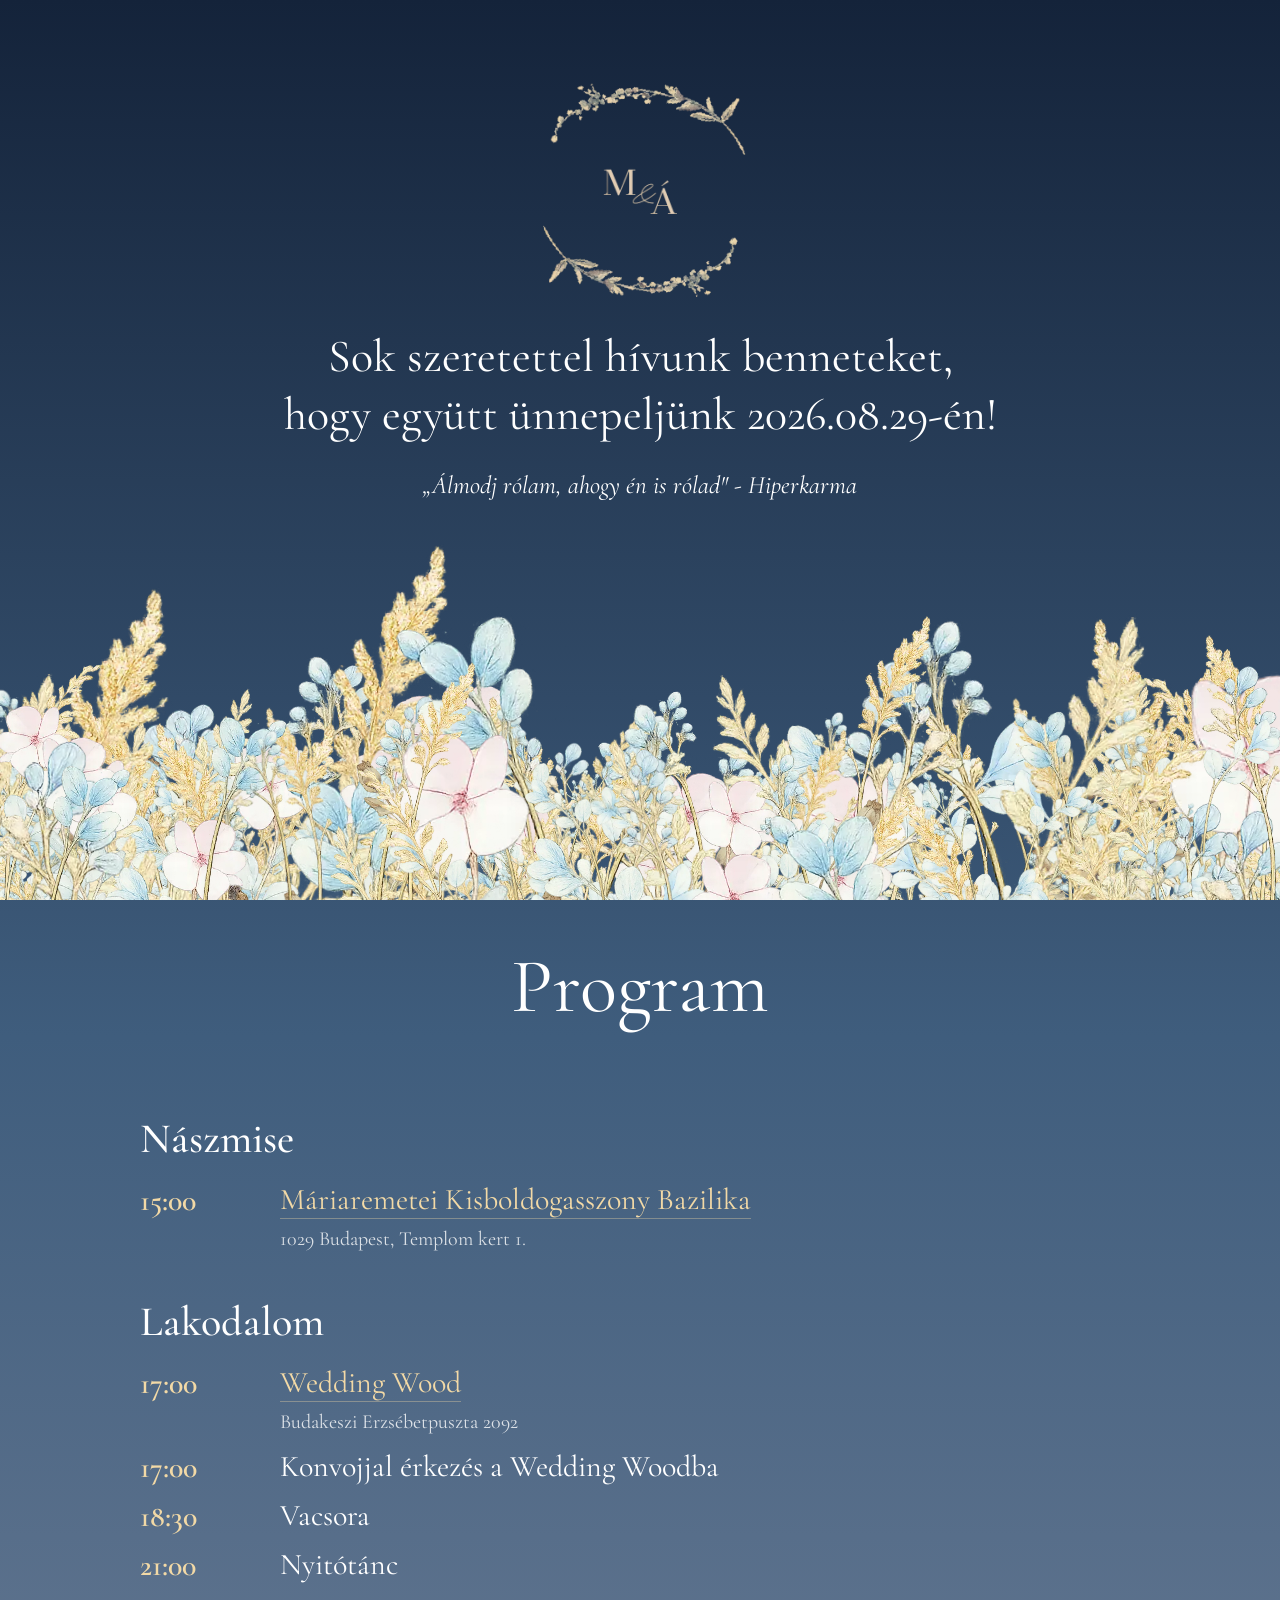
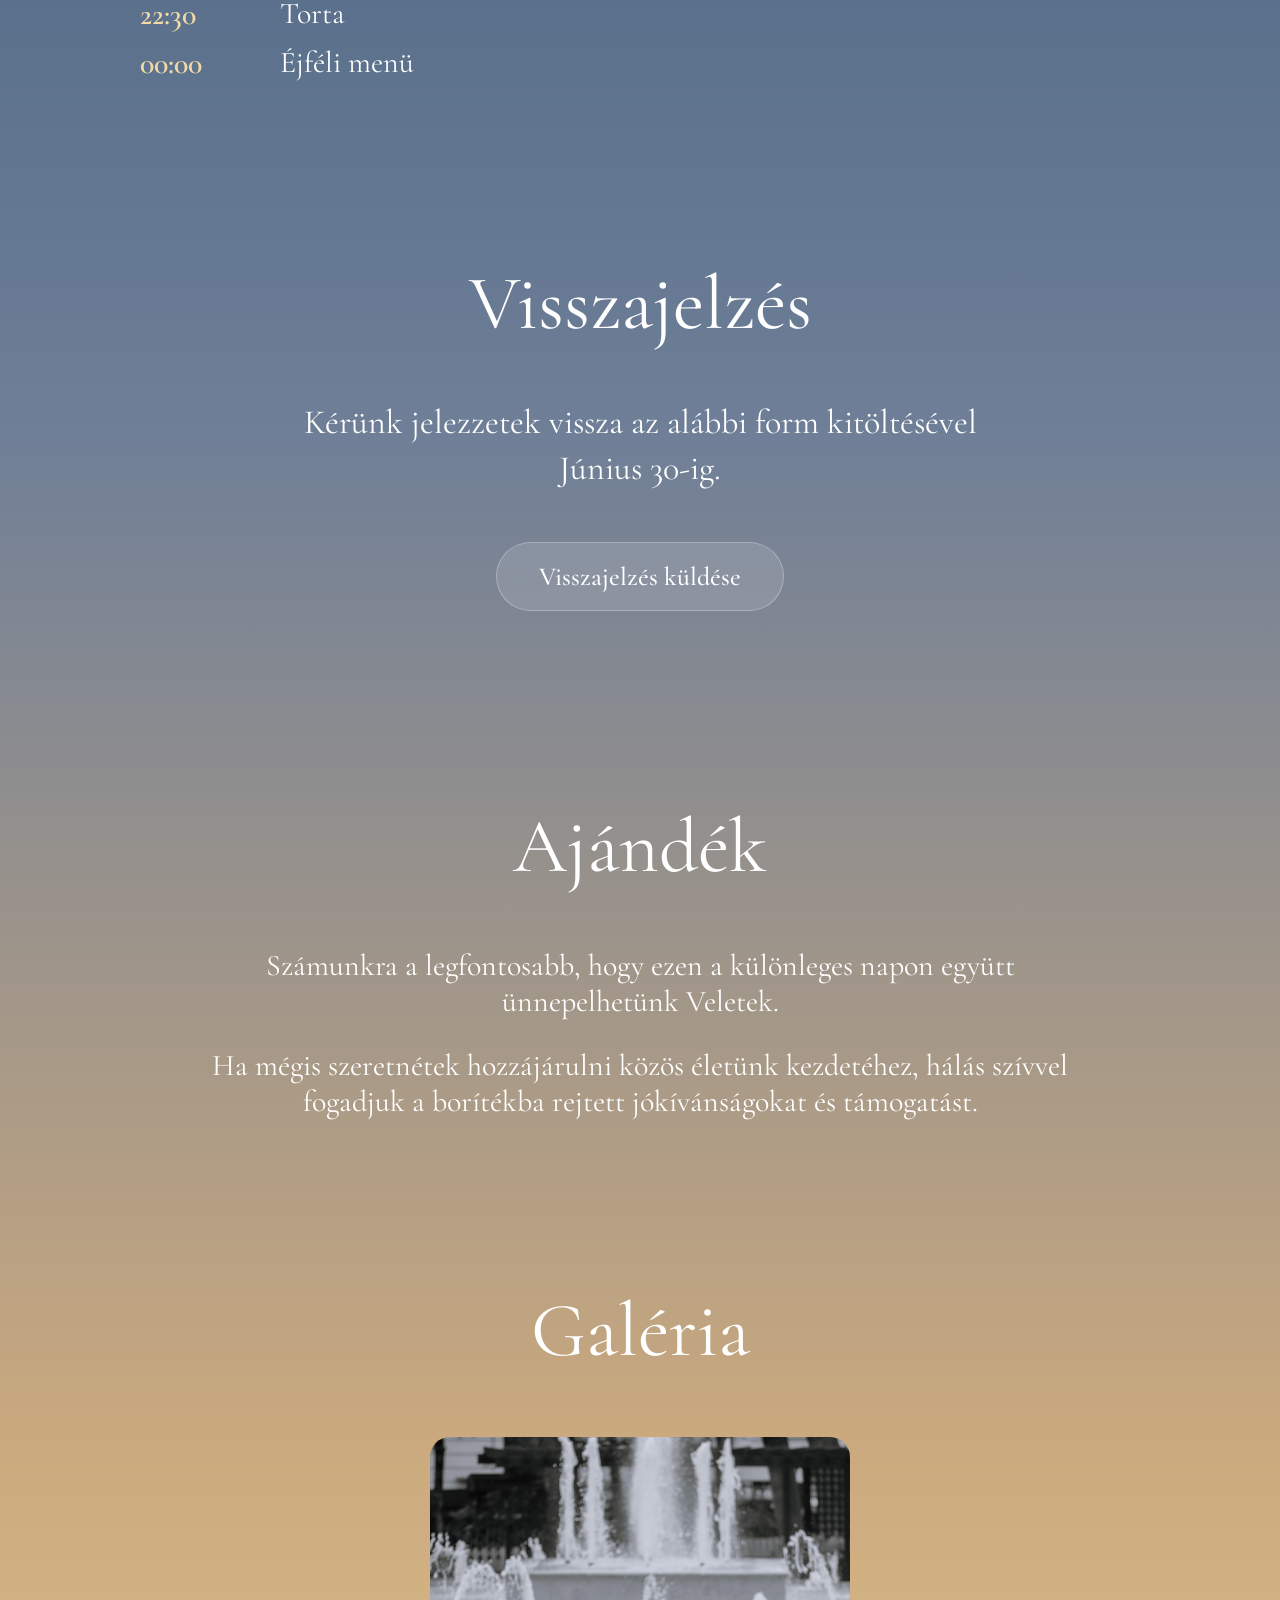
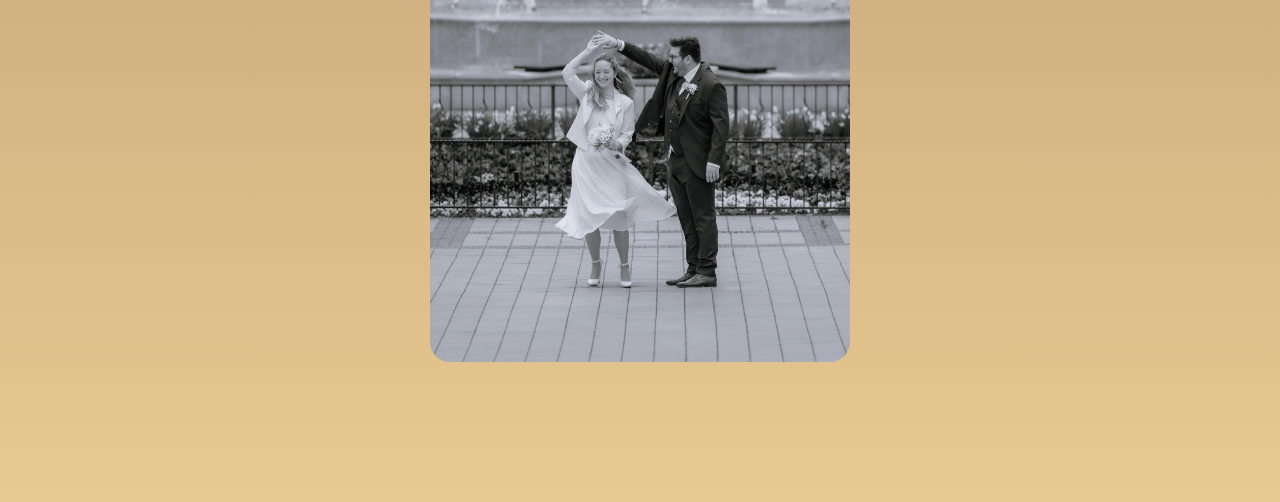
==== commit 33fe1b25: "Replaced png-s and jpg-s for webp. Reduced flower count for optimal building on phones." ====
--- a/index.html
+++ b/index.html
@@ -20,10 +20,10 @@
 <!-- LOADING -->
 <div id="loading-screen">
   <div id="loading-logo-wrap">
-    <img class="logo-ring ring-1" src="assets/logo/logo_outside.png" alt="">
-    <img class="logo-ring ring-2" src="assets/logo/logo_outside.png" alt="">
-    <img class="logo-ring ring-3" src="assets/logo/logo_outside.png" alt="">
-    <img id="loading-logo-inside" src="assets/logo/logo_inside.png" alt="Mári és Ármin">
+    <img class="logo-ring ring-1" src="assets/logo/logo_outside.webp" alt="">
+    <img class="logo-ring ring-2" src="assets/logo/logo_outside.webp" alt="">
+    <img class="logo-ring ring-3" src="assets/logo/logo_outside.webp" alt="">
+    <img id="loading-logo-inside" src="assets/logo/logo_inside.webp" alt="Mári és Ármin">
   </div>
 </div>
 
@@ -50,7 +50,7 @@
 <header id="mobile-header">
   <button id="menu-toggle" aria-label="Menü megnyitása">☰</button>
   <div class="mobile-logo-wrap" aria-label="Mári és Ármin">
-    <img src="assets/logo/logo_whole.png" alt="Mári és Ármin">
+    <img src="assets/logo/logo_whole.webp" alt="Mári és Ármin">
   </div></header>
 
 <!-- MOBILE MENU -->
@@ -61,7 +61,7 @@
     <a href="#rsvp">Visszajelzés</a>
 
     <div class="mobile-menu-logo">
-      <img src="assets/logo/logo_whole.png" alt="Mári és Ármin">
+      <img src="assets/logo/logo_whole.webp" alt="Mári és Ármin">
     </div>
 
     <a href="#gift">Ajándék</a>
@@ -72,8 +72,8 @@
 <!-- HERO -->
 <section id="hero">
   <div id="hero-logo">
-    <img class="hero-ring" src="assets/logo/logo_outside.png" alt="">
-    <img class="hero-center" src="assets/logo/logo_inside.png" alt="Mári és Ármin">
+    <img class="hero-ring" src="assets/logo/logo_outside.webp" alt="">
+    <img class="hero-center" src="assets/logo/logo_inside.webp" alt="Mári és Ármin">
   </div>
 
   <div id="invitation-text">
@@ -198,7 +198,7 @@
 
     <img
             id="gallery-preview"
-            src="assets/gallery/img1.jpg"
+            src="assets/gallery/img1.webp"
             alt="Galéria előnézet"
     >
   </div>
